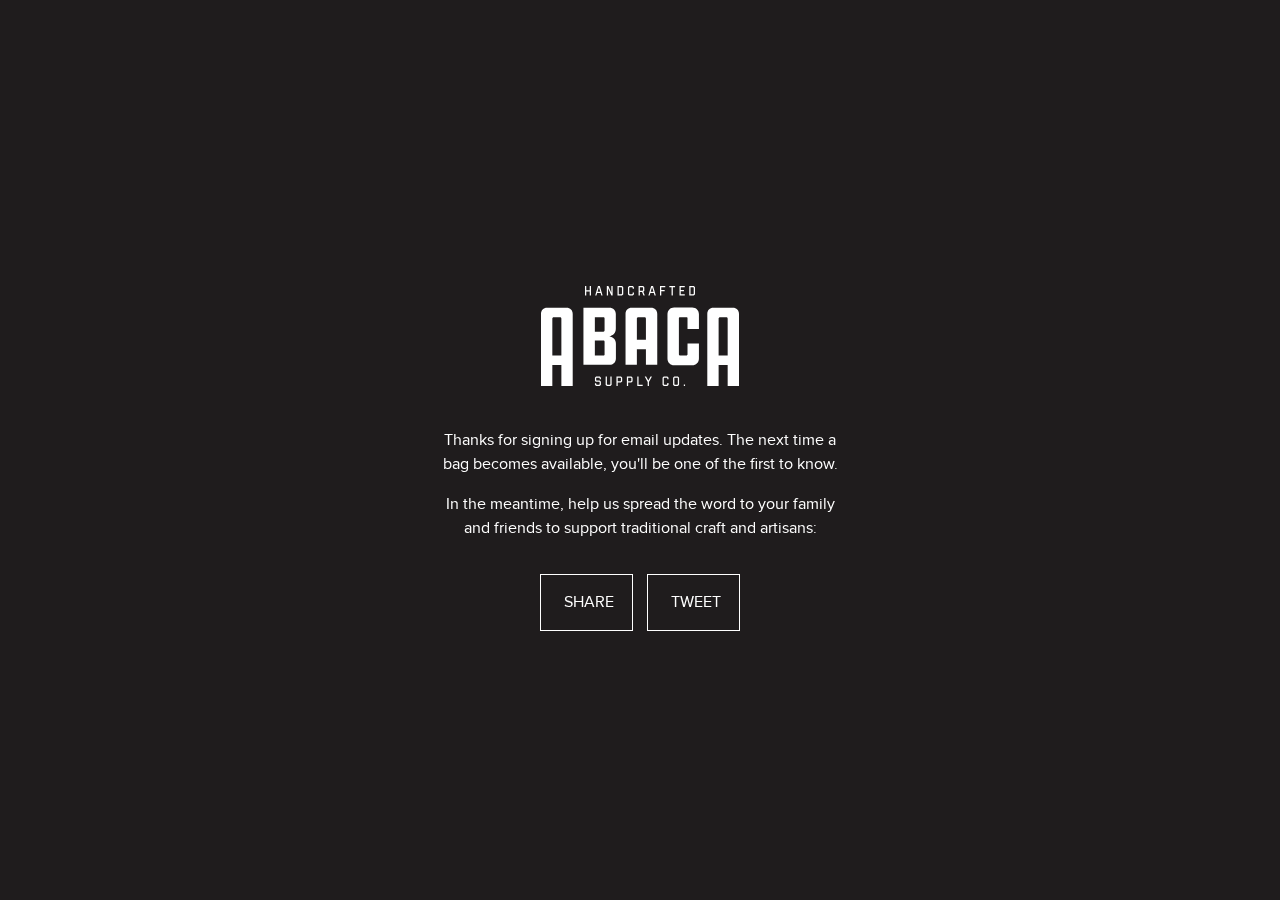
==== success.html @ c5459db1 "201807290005" ====
<!DOCTYPE html>
<html>

<head>

	<title>Abaca Supply Co.</title>
	<meta name="description" content="Handwoven with love from the strongest natural fiber. Blending modern aesthetic with traditional crafts of the Philippines.">
	<meta name="viewport" content="width=device-width, initial-scale=1">
	<meta name="robots" content="noindex">
	<link rel="stylesheet" href="fonts/fonts.css">
	<link rel="stylesheet" href="css/style.css">
	<link rel="stylesheet" href="https://use.fontawesome.com/releases/v5.2.0/css/all.css" integrity="sha384-hWVjflwFxL6sNzntih27bfxkr27PmbbK/iSvJ+a4+0owXq79v+lsFkW54bOGbiDQ" crossorigin="anonymous">
	
</head>

<body>

	<div class="flex-container">
		<div class="flex-item">
			<h1 class="logo"><img src="assets/logo-abacasupply.svg" height="100" alt="Abaca Supply Co." title="Abaca Supply Co."></h1>
			<p>Thanks for signing up for email updates. The next time a bag becomes available, you'll be one of the first to know.</p>
			<p>In the meantime, help us spread the word to your family and friends to support traditional craft and artisans:</p>			
			<ul class="share">
				<li><a href="https://www.facebook.com/sharer/sharer.php?u=http%3A//abacasupply.com" target="_blank"><i class="fab fa-facebook-f"></i> Share</a></li>
				<li><a href="https://twitter.com/home?status=Handwoven%20with%20love%20from%20the%20strongest%20natural%20fiber.%20Blending%20modern%20aesthetic%20with%20traditional%20crafts%20of%20the%20Philippines.%20%23abacasupplyco%20http%3A//bit.ly/2v81RbE" target="_blank"><i class="fab fa-twitter"></i> Tweet</a></li>
			</ul>
		</div>
	</div>

</body>

</html>
---- fonts/fonts.css ----
/*! Generated by Font Squirrel (https://www.fontsquirrel.com) on July 28, 2018 */



@font-face {
    font-family: 'proxima_novaregular';
    src: url('proximanova-regular-webfont.woff2') format('woff2'),
         url('proximanova-regular-webfont.woff') format('woff');
    font-weight: normal;
    font-style: normal;

}
---- css/style.css ----
body {
	font-family: 'proxima_novaregular', sans-serif;
	font-size: 16px;
	line-height: 24px;
	-webkit-font-smoothing: antialiased;
	-moz-osx-font-smoothing: grayscale;
	color: #fff;
	background-color: #1f1c1d;
	transition: background-color .5s;
	webkit-tap-highlight-color: #231f20;
}

.flex-container {
	display: -webkit-box;      /* OLD - iOS 6-, Safari 3.1-6 */
	display: -moz-box;         /* OLD - Firefox 19- (buggy but mostly works) */
	display: -webkit-flex;     /* NEW - Chrome */
	display: flex;             /* NEW, Spec - Opera 12.1, Firefox 20+ */
	-webkit-box-flex-direction: row;
	-moz-box-flex-direction: row;
	-webkit-flex-direction: row;
	flex-direction: row;
	position: fixed;
	top: 0;
	right: 0;
	bottom: 0;
	left: 0;
	width: 100%;
	height: 100%;
}
.flex-item {
	margin: auto;
	max-width: 400px;
	text-align: center;
	padding: 15px;
}

h1.logo {
	margin-top: 0;
	margin-bottom: 40px;
}

a {
	color: #fff;
	text-decoration: none;
    -o-transition: .5s;
    -ms-transition: .5s;
    -moz-transition: .5s;
    -webkit-transition: .5s;
    transition: .5s;
}

#mc_embed_signup {
	margin-top: 30px;
}
#mc_embed_signup form {
	position: relative;
	display: block;
	height: 60px;
	border-radius: 0px;
	margin: 0 auto;
	overflow: hidden;
	border: 1px solid #fff;
	max-width: 300px;
}
#mc_embed_signup form input {
	line-height: 60px;
	padding: 0;
	border: none;
	outline: none;
	background: transparent;
	font-size: 16px;
	font-family: 'proxima_novaregular', sans-serif;
	color: #fff;
}
#mc_embed_signup form input:not([type=submit]) {
	width: 100%;
	display: block;
	padding: 0 0 0 20px;
}
#mc_embed_signup form input:not([type=email]) {
	position: absolute;
	width: 50px;
	height: 50px;
	line-height: 50px;
	top: 5px;
	right: 5px;
	padding: 0 20px;
	background: url('../assets/icon-email.svg') no-repeat center center;
	color: #fff;
	cursor: pointer;
	border: 0;
	-o-transition: .5s;
	-ms-transition: .5s;
	-moz-transition: .5s;
	-webkit-transition: .5s;
	transition: .5s;
}
#mc_embed_signup form input:not([type=email]):hover,
#mc_embed_signup form input:not([type=email]):focus {
	background: url('../assets/icon-arrowright.svg') no-repeat center center;
}
#mc_embed_signup form input:focus {
	outline: none;
	color: #fff;
}
#mc_embed_signup ::placeholder { /* Chrome, Firefox, Opera, Safari 10.1+ */
    color: #fff;
    opacity: 1; /* Firefox */
}
#mc_embed_signup :-ms-input-placeholder { /* Internet Explorer 10-11 */
    color: #fff;
}
#mc_embed_signup ::-ms-input-placeholder { /* Microsoft Edge */
    color: #fff;
}

ul.social {
	margin: 40px 0 0 0;
	padding: 0;
}
ul.social li {
	list-style-type: none;
	display: inline-block;
	padding: 0 10px;
}
ul.social li a:hover {
	opacity: 0.4;
}

ul.share {
	margin: 50px 0 0 0;
	padding: 0;
}
ul.share li {
	list-style-type: none;
	display: inline-block;
}
ul.share li a {
	padding: 18px;
	margin: 0 5px;
	border: 1px solid #fff;
	text-transform: uppercase;
}
ul.share li a:hover {
	background-color: #fff;
	color: #1f1c1d;
}
ul.share li a i {
	margin-right: 5px;
}

::-moz-selection {
    text-shadow: none;
	color: #fff;
    background: #231f20;
}
::selection {
    text-shadow: none;
	color: #fff;
    background: #231f20;
}
img::selection {
    background: 0 0;
}
img::-moz-selection {
    background: 0 0;
}
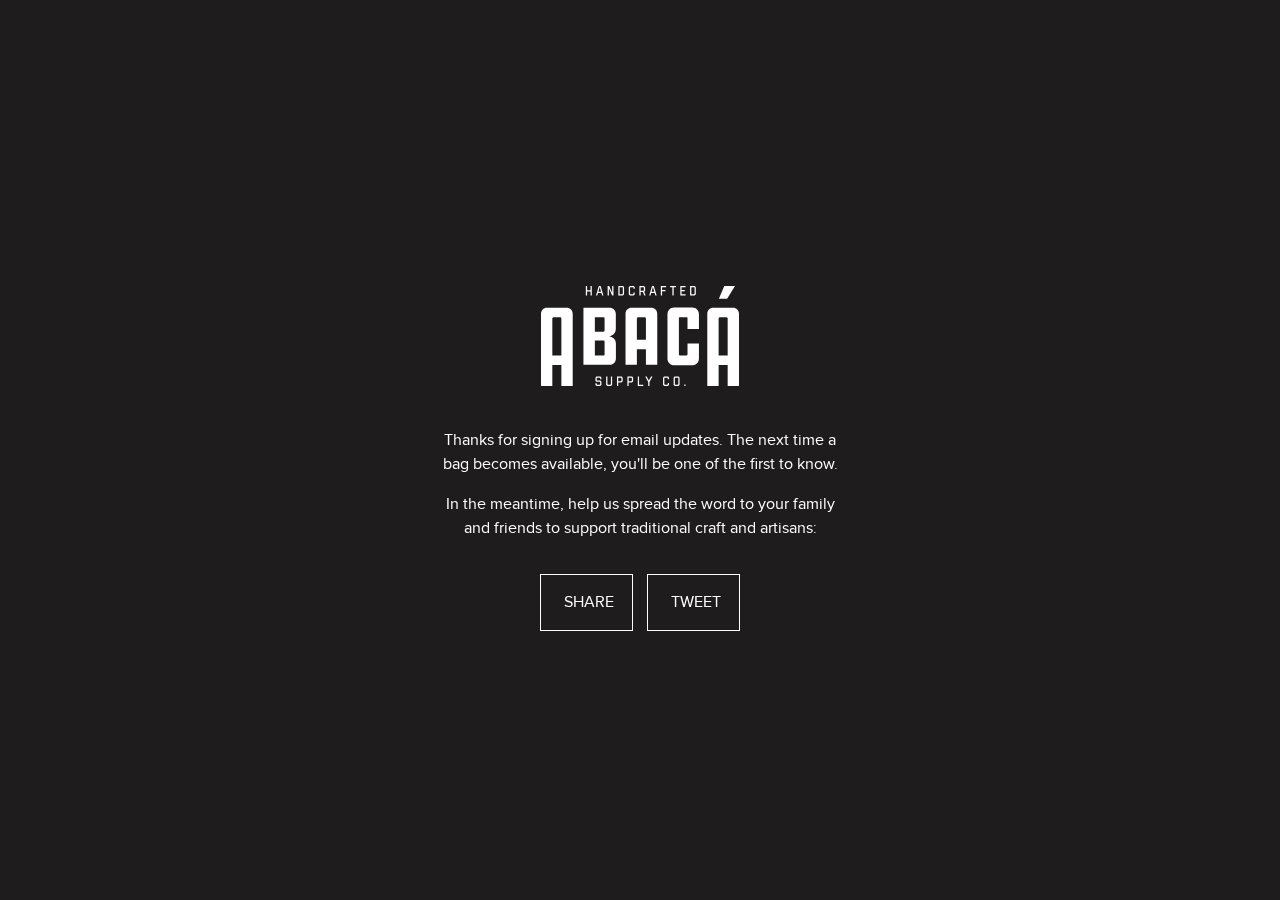
==== commit 323d871b: "201807290925" ====
--- a/success.html
+++ b/success.html
@@ -3,9 +3,16 @@
 
 <head>
 
-	<title>Abaca Supply Co.</title>
-	<meta name="description" content="Handwoven with love from the strongest natural fiber. Blending modern aesthetic with traditional crafts of the Philippines.">
+	<title>Abacá Supply Co.</title>
+	<meta name="description" content="Limited edition bags handwoven with love from the strongest natural fiber. Blending modern aesthetic with traditional crafts of the Philippines.">
 	<meta name="viewport" content="width=device-width, initial-scale=1">
+	<link rel="apple-touch-icon" sizes="180x180" href="/apple-touch-icon.png">
+	<link rel="icon" type="image/png" sizes="32x32" href="/favicon-32x32.png">
+	<link rel="icon" type="image/png" sizes="16x16" href="/favicon-16x16.png">
+	<link rel="manifest" href="/site.webmanifest">
+	<link rel="mask-icon" href="/safari-pinned-tab.svg" color="#1f1c1d">
+	<meta name="msapplication-TileColor" content="#ffffff">
+	<meta name="theme-color" content="#ffffff">
 	<meta name="robots" content="noindex">
 	<link rel="stylesheet" href="fonts/fonts.css">
 	<link rel="stylesheet" href="css/style.css">
@@ -17,7 +24,7 @@
 
 	<div class="flex-container">
 		<div class="flex-item">
-			<h1 class="logo"><img src="assets/logo-abacasupply.svg" height="100" alt="Abaca Supply Co." title="Abaca Supply Co."></h1>
+			<h1 class="logo"><img src="assets/logo-abacasupply.svg" height="100" alt="Abaca Supply Co." title="Abacá Supply Co."></h1>
 			<p>Thanks for signing up for email updates. The next time a bag becomes available, you'll be one of the first to know.</p>
 			<p>In the meantime, help us spread the word to your family and friends to support traditional craft and artisans:</p>			
 			<ul class="share">
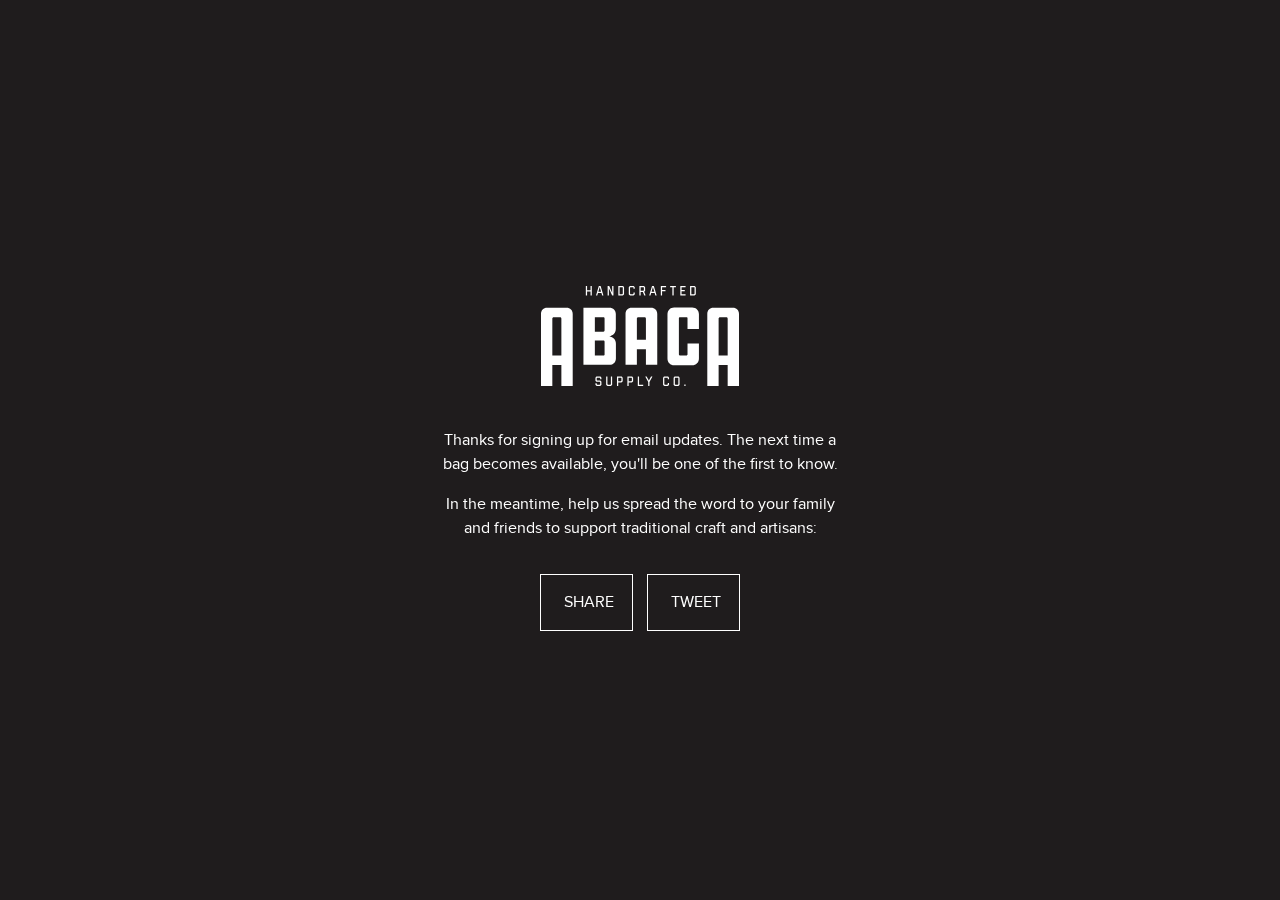
==== commit b21d4470: "201808111640" ====
--- a/success.html
+++ b/success.html
@@ -2,7 +2,8 @@
 <html>
 
 <head>
-
+	<meta charset="utf-8">
+	<meta http-equiv="X-UA-Compatible" content="IE=edge,chrome=1">
 	<title>Abacá Supply Co.</title>
 	<meta name="description" content="Limited edition bags handwoven with love from the strongest natural fiber. Blending modern aesthetic with traditional crafts of the Philippines.">
 	<meta name="viewport" content="width=device-width, initial-scale=1">
@@ -28,12 +29,22 @@
 			<p>Thanks for signing up for email updates. The next time a bag becomes available, you'll be one of the first to know.</p>
 			<p>In the meantime, help us spread the word to your family and friends to support traditional craft and artisans:</p>			
 			<ul class="share">
-				<li><a href="https://www.facebook.com/sharer/sharer.php?u=http%3A//abacasupply.com" target="_blank"><i class="fab fa-facebook-f"></i> Share</a></li>
-				<li><a href="https://twitter.com/home?status=Handwoven%20with%20love%20from%20the%20strongest%20natural%20fiber.%20Blending%20modern%20aesthetic%20with%20traditional%20crafts%20of%20the%20Philippines.%20%23abacasupplyco%20http%3A//bit.ly/2v81RbE" target="_blank"><i class="fab fa-twitter"></i> Tweet</a></li>
+				<li><a href="https://www.facebook.com/sharer/sharer.php?u=https%3A//abacasupply.com/" target="_blank"><i class="fab fa-facebook-f"></i> Share</a></li>
+				<li><a href="https://twitter.com/home?status=Limited%20edition%20bags%20handwoven%20with%20love%20from%20the%20strongest%20natural%20fiber.%20Blending%20modern%20aesthetic%20with%20traditional%20crafts%20of%20the%20Philippines.%20http%3A//bit.ly/2v81RbE%20%23WaitingForSupply" target="_blank"><i class="fab fa-twitter"></i> Tweet</a></li>
 			</ul>
 		</div>
 	</div>
 
+	<!-- Global site tag (gtag.js) - Google Analytics -->
+	<script async src="https://www.googletagmanager.com/gtag/js?id=UA-42684475-4"></script>
+	<script>
+	  window.dataLayer = window.dataLayer || [];
+	  function gtag(){dataLayer.push(arguments);}
+	  gtag('js', new Date());
+
+	  gtag('config', 'UA-42684475-4');
+	</script>
+	
 </body>
 
 </html>--- a/css/style.css
+++ b/css/style.css
@@ -149,6 +149,13 @@
 	margin-right: 5px;
 }
 
+@media only screen and (max-width: 769px) {
+	.flex-container {
+		position: static;
+		margin: 80px 0;
+	}
+}
+
 ::-moz-selection {
     text-shadow: none;
 	color: #fff;
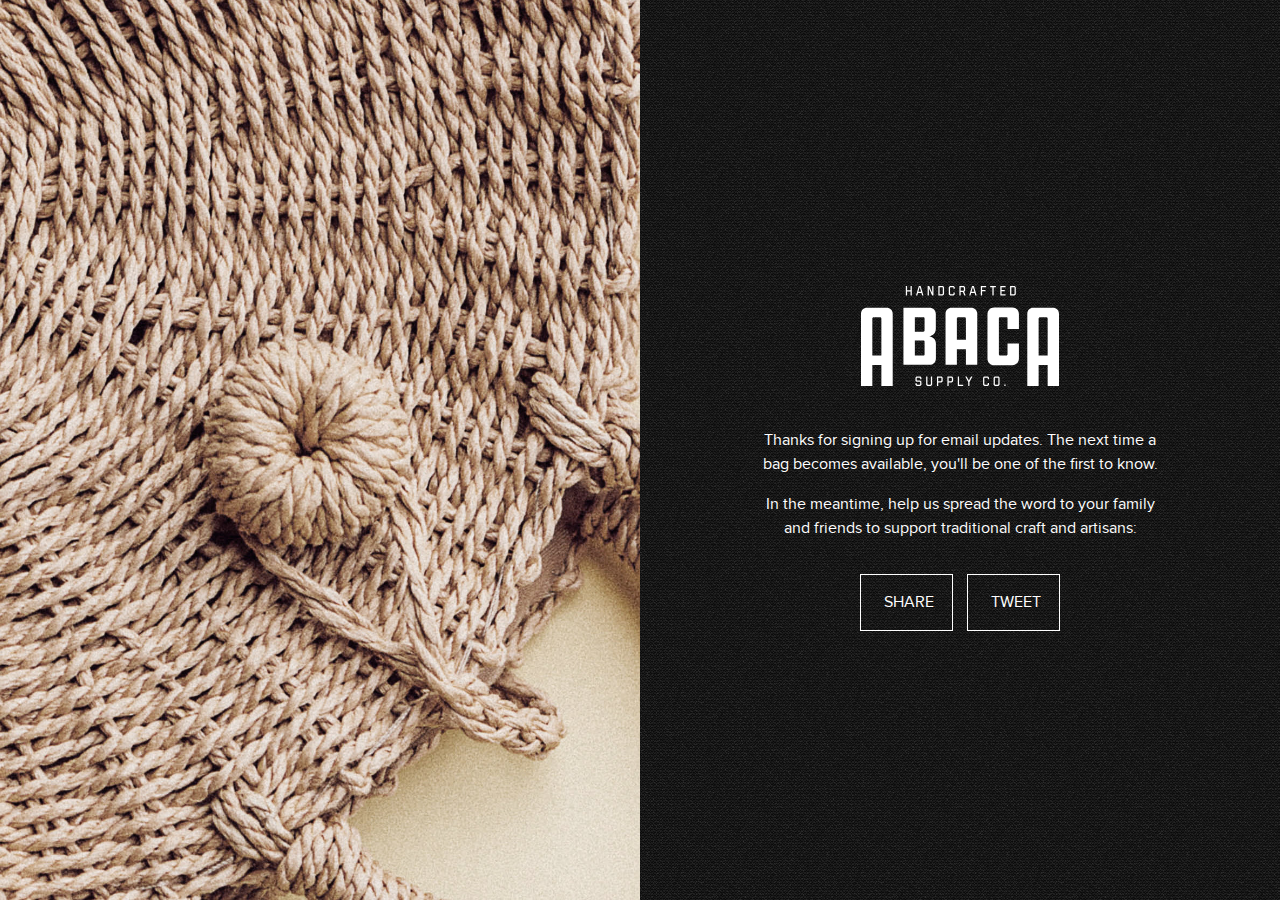
==== commit cff207de: "20180813" ====
--- a/success.html
+++ b/success.html
@@ -23,16 +23,24 @@
 
 <body>
 
-	<div class="flex-container">
-		<div class="flex-item">
-			<h1 class="logo"><img src="assets/logo-abacasupply.svg" height="100" alt="Abaca Supply Co." title="Abacá Supply Co."></h1>
-			<p>Thanks for signing up for email updates. The next time a bag becomes available, you'll be one of the first to know.</p>
-			<p>In the meantime, help us spread the word to your family and friends to support traditional craft and artisans:</p>			
-			<ul class="share">
-				<li><a href="https://www.facebook.com/sharer/sharer.php?u=https%3A//abacasupply.com/" target="_blank"><i class="fab fa-facebook-f"></i> Share</a></li>
-				<li><a href="https://twitter.com/home?status=Limited%20edition%20bags%20handwoven%20with%20love%20from%20the%20strongest%20natural%20fiber.%20Blending%20modern%20aesthetic%20with%20traditional%20crafts%20of%20the%20Philippines.%20http%3A//bit.ly/2v81RbE%20%23WaitingForSupply" target="_blank"><i class="fab fa-twitter"></i> Tweet</a></li>
-			</ul>
+	<div class="fs-split">
+
+		<div class="split-image"></div>
+		
+		<div class="split-content">
+
+			<div class="flex-item">
+				<h1 class="logo"><img src="assets/logo-abacasupply.svg" height="100" alt="Abaca Supply Co." title="Abacá Supply Co."></h1>
+				<p>Thanks for signing up for email updates. The next time a bag becomes available, you'll be one of the first to know.</p>
+				<p>In the meantime, help us spread the word to your family and friends to support traditional craft and artisans:</p>			
+				<ul class="share">
+					<li><a href="https://www.facebook.com/sharer/sharer.php?u=https%3A//abacasupply.com/" target="_blank"><i class="fab fa-facebook-f"></i> Share</a></li>
+					<li><a href="https://twitter.com/home?status=Limited%20edition%20bags%20handwoven%20with%20love%20from%20the%20strongest%20natural%20fiber.%20Blending%20modern%20aesthetic%20with%20traditional%20crafts%20of%20the%20Philippines.%20http%3A//bit.ly/2v81RbE%20%23WaitingForSupply" target="_blank"><i class="fab fa-twitter"></i> Tweet</a></li>
+				</ul>
+			</div>
+			
 		</div>
+		
 	</div>
 
 	<!-- Global site tag (gtag.js) - Google Analytics -->
--- a/css/style.css
+++ b/css/style.css
@@ -5,9 +5,10 @@
 	-webkit-font-smoothing: antialiased;
 	-moz-osx-font-smoothing: grayscale;
 	color: #fff;
-	background-color: #1f1c1d;
+	background: #1f1c1d url(../assets/binding_dark.png);
 	transition: background-color .5s;
 	webkit-tap-highlight-color: #231f20;
+	margin: 0;
 }
 
 .flex-container {
@@ -149,6 +150,54 @@
 	margin-right: 5px;
 }
 
+.fs-split {
+  width: 100vw;
+  height: 100vh;
+  display: -webkit-box;
+  display: -ms-flexbox;
+  display: flex;
+}
+.fs-split .split-image {
+    width: 50%;
+    height: 100vh;
+    background-image: url("../assets/background.jpg");
+    background-position: center center;
+    background-size: cover;
+}
+.fs-split .split-content {
+	width: 50%;
+	min-height: 100vh;
+	display: -webkit-box;
+	display: -ms-flexbox;
+	display: flex;
+	-webkit-box-align: center;
+		-ms-flex-align: center;
+			align-items: center;
+	-webkit-box-pack: center;
+		-ms-flex-pack: center;
+			justify-content: center;
+	overflow: auto;
+}
+
+@media (max-width: 800px) {
+	.fs-split {
+		height: auto;
+		-ms-flex-wrap: wrap;
+		    flex-wrap: wrap;
+	}
+    .fs-split .split-image {
+		height: 80vh;
+		width: 100%;
+	}
+	.fs-split .split-content {
+		width: 100%;
+		height: auto;
+	}
+	.fs-split .split-content .flex-item {
+		padding: 60px;
+	}
+}
+
 @media only screen and (max-width: 769px) {
 	.flex-container {
 		position: static;
